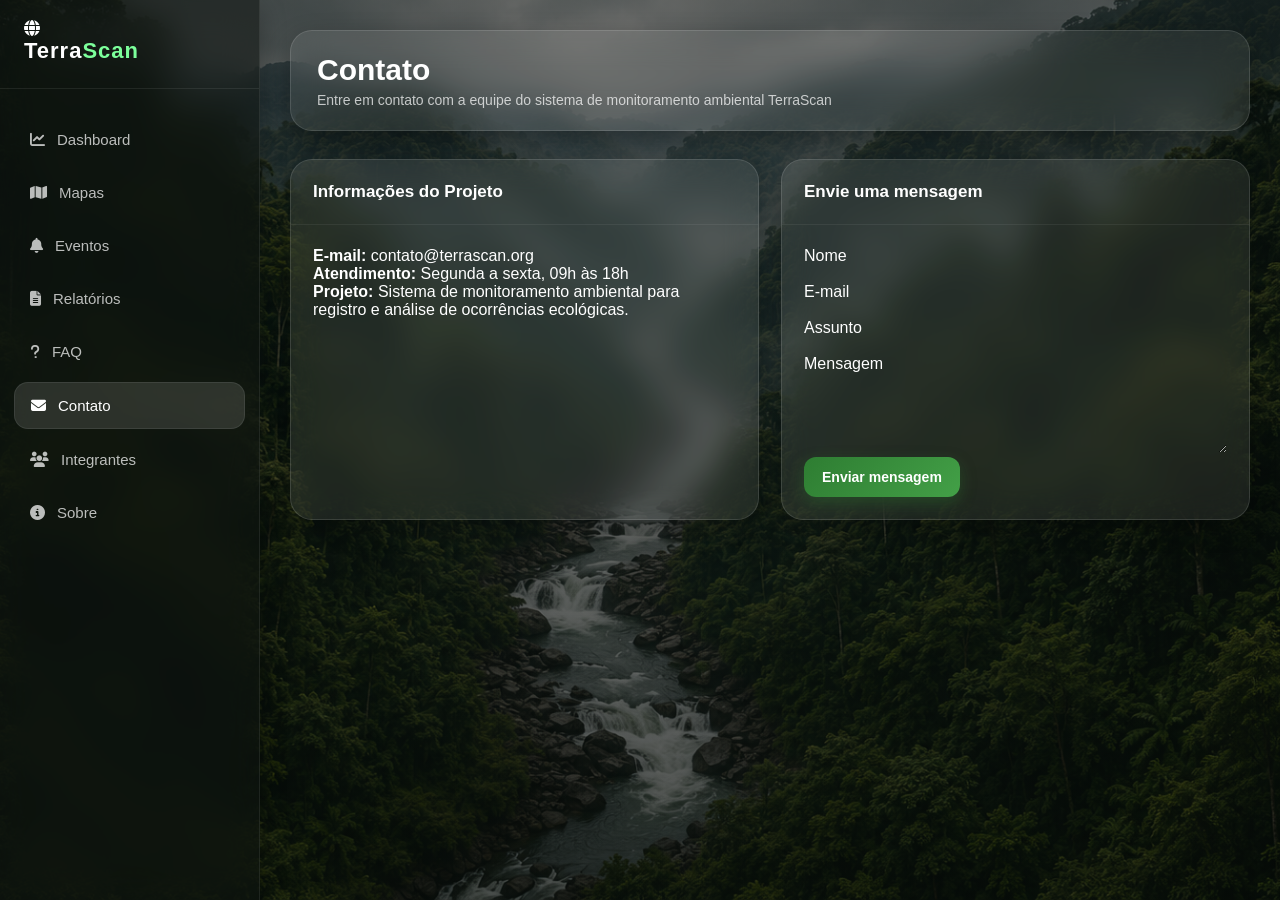
==== pages/contatos.html @ 1bd40fe2 "pronto contato" ====
<!DOCTYPE html>
<html lang="pt-BR">
<head>
    <meta charset="UTF-8">
    <meta name="viewport" content="width=device-width, initial-scale=1.0">
    <title>TerraScan | Contato</title>

    <link rel="stylesheet" href="../css/style.css">
    <link rel="stylesheet" href="../css/contatos.css">
    <link rel="stylesheet" href="https://cdnjs.cloudflare.com/ajax/libs/font-awesome/6.6.0/css/all.min.css">
</head>

<body>

<div class="page-container">

    <aside class="sidebar" aria-label="Menu principal">

        <div class="logo-container">
            <i class="fa-solid fa-globe"></i>
            <h2>Terra<span>Scan</span></h2>
        </div>

        <nav class="sidebar-menu">
            <ul>
                <li><a href="dashboard.html"><i class="fa-solid fa-chart-line"></i> Dashboard</a></li>
                <li><a href="map.html"><i class="fa-solid fa-map"></i> Mapas</a></li>
                <li><a href="events.html"><i class="fa-solid fa-bell"></i> Eventos</a></li>
                <li><a href="reports.html"><i class="fa-solid fa-file-alt"></i> Relatórios</a></li>
                <li><a href="faq.html"><i class="fa-solid fa-question"></i> FAQ</a></li>

                <li><a href="contatos.html" aria-current="page">
                    <i class="fa-solid fa-envelope"></i> Contato
                </a></li>

                <li><a href="integrantes.html"><i class="fa-solid fa-users"></i> Integrantes</a></li>
                <li><a href="sobre.html"><i class="fa-solid fa-info-circle"></i> Sobre</a></li>
            </ul>
        </nav>
    </aside>

    <main class="page-content">

        <header class="page-header">

            <div class="page-info">
                <h1 class="page-title">Contato</h1>
                <p class="page-subtitle">
                    Entre em contato com a equipe do sistema de monitoramento ambiental TerraScan
                </p>
            </div>

        </header>

        <section class="grid grid-2">

            <article class="card">
                <header class="card-header">
                    <h2 class="section-title">Informações do Projeto</h2>
                </header>

                <div class="card-body">
                    <p><strong>E-mail:</strong> contato@terrascan.org</p>
                    <p><strong>Atendimento:</strong> Segunda a sexta, 09h às 18h</p>
                    <p><strong>Projeto:</strong> Sistema de monitoramento ambiental para registro e análise de ocorrências ecológicas.</p>
                </div>
            </article>

            <article class="card">
                <header class="card-header">
                    <h2 class="section-title">Envie uma mensagem</h2>
                </header>

                <div class="card-body">
                    <form id="formContato" onsubmit="validarFormulario(event)">
                        <div class="form-group">
                            <label>Nome</label>
                            <input type="text" id="nome" class="form-input">
                            <small id="erroNome"></small>
                        </div>
                        <div class="form-group">
                            <label>E-mail</label>
                            <input type="email" id="email" class="form-input">
                            <small id="erroEmail"></small>
                        </div>
                        <div class="form-group">
                            <label>Assunto</label>
                            <input type="text" id="assunto" class="form-input">
                            <small id="erroAssunto"></small>
                        </div>
                        <div class="form-group">
                            <label>Mensagem</label>
                            <textarea id="mensagem" class="form-input" rows="5"></textarea>
                            <small id="erroMensagem"></small>
                        </div>
                        <button type="submit" class="button button-primary">
                            Enviar mensagem
                        </button>
                        <p id="mensagemSucesso"></p>
                    </form>
                </div>
            </article>
        </section>
    </main>
</div>

<script src="../js/contatos.js"></script>

</body>
</html>
---- css/style.css ----
:root { 
    --primary-color: #2E7D32; 
    --primary-dark: #1B5E20;
    --secondary-color: #1565C0;

    --glass-bg: rgba(255, 255, 255, 0.08);
    --glass-border: rgba(255, 255, 255, 0.12);

    --text-primary: #ffffff;
    --text-secondary: rgba(255,255,255,0.72);

    --shadow: 0 8px 24px rgba(0,0,0,0.28);
}

* {
    margin: 0;
    padding: 0;
    box-sizing: border-box;
}

html {
    font-family: 'Segoe UI', sans-serif;
    scroll-behavior: smooth;
}

body {
    min-height: 100vh;
    display: flex;

    background:
        linear-gradient(rgba(8,12,10,0.55), rgba(8,12,10,0.65)),
        url("../images/selvaBackground.png");

    background-size: cover;
    background-position: center;
    background-attachment: fixed;

    color: var(--text-primary);
}

.page-container {
    display: flex;
    width: 100%;
}

.sidebar {
    width: 260px;
    min-height: 100vh;

    background: rgba(15,20,18,0.55);

    backdrop-filter: blur(18px);
    -webkit-backdrop-filter: blur(18px);

    border-right: 1px solid rgba(255,255,255,0.08);

    padding: 20px 0;

    box-shadow: var(--shadow);
}

.logo-container {
    padding: 0 24px 24px;
    border-bottom: 1px solid rgba(255,255,255,0.08);
}

.logo-container h2 {
    font-size: 22px;
    font-weight: 700;
    letter-spacing: 1px;
}

.logo-container span {
    color: #7CFF9B;
}

.sidebar-menu {
    padding-top: 20px;
}

.sidebar-menu ul {
    list-style: none;
}

.sidebar-menu li {
    margin: 8px 14px;
}

.sidebar-menu a {
    display: flex;
    align-items: center;
    gap: 12px;

    padding: 14px 16px;

    text-decoration: none;
    color: var(--text-secondary);

    border-radius: 14px;

    transition: 0.25s ease;

    font-size: 15px;
    font-weight: 500;
}

.sidebar-menu a:hover {
    background: rgba(255,255,255,0.08);
    color: white;

    transform: translateX(4px);
}

.sidebar-menu a[aria-current="page"] {
    background: rgba(255,255,255,0.12);
    color: white;

    border: 1px solid rgba(255,255,255,0.08);
}

.page-content {
    flex: 1;
    padding: 30px;
}

.page-header {
    display: flex;
    justify-content: space-between;
    align-items: center;

    margin-bottom: 28px;

    padding: 22px 26px;

    border-radius: 22px;

    background: var(--glass-bg);

    backdrop-filter: blur(18px);

    border: 1px solid var(--glass-border);

    box-shadow: var(--shadow);
}

.page-title {
    font-size: 30px;
    font-weight: 700;
}

.page-subtitle {
    margin-top: 5px;
    color: var(--text-secondary);
    font-size: 14px;
}

.header-actions {
    display: flex;
    align-items: center;
    gap: 16px;
}

.search-box {
    display: flex;
    align-items: center;
    gap: 10px;

    width: 320px;

    padding: 12px 16px;

    border-radius: 14px;

    background: rgba(255,255,255,0.06);

    border: 1px solid rgba(255,255,255,0.08);

    backdrop-filter: blur(10px);
}

.search-box i {
    color: rgba(255,255,255,0.6);
}

.form-input {
    width: 100%;

    border: none;
    outline: none;

    background: transparent;

    color: white;
    font-size: 14px;
}

.form-input::placeholder {
    color: rgba(255,255,255,0.5);
}

.user-profile {
    display: flex;
    align-items: center;
    gap: 12px;
}

.user-avatar {
    width: 46px;
    height: 46px;

    border-radius: 50%;

    background: linear-gradient(
        135deg,
        rgba(255,255,255,0.18),
        rgba(255,255,255,0.05)
    );

    display: flex;
    align-items: center;
    justify-content: center;

    font-size: 20px;

    border: 1px solid rgba(255,255,255,0.10);
}

.user-info strong {
    font-size: 14px;
}

.user-info small {
    color: var(--text-secondary);
}

.grid {
    display: grid;
    gap: 22px;
}

.grid-2 {
    grid-template-columns: repeat(2, 1fr);
}

.grid-4 {
    grid-template-columns: repeat(4, 1fr);
}

.card {
    background: var(--glass-bg);

    backdrop-filter: blur(16px);

    border: 1px solid var(--glass-border);

    border-radius: 22px;

    overflow: hidden;

    box-shadow: var(--shadow);

    transition: 0.25s ease;
}

.card:hover {
    transform: translateY(-5px);
}

.card-header {
    padding: 22px;

    border-bottom: 1px solid rgba(255,255,255,0.06);
}

.section-title {
    font-size: 17px;
    font-weight: 600;
}

.card-body {
    padding: 22px;
}

.stats-grid {
    display: grid;
    grid-template-columns: repeat(4, 1fr);

    gap: 22px;

    margin-bottom: 28px;
}

.stat-card {
    display: flex;
    align-items: center;
    gap: 18px;

    padding: 24px;
}

.icon-box {
    width: 58px;
    height: 58px;

    border-radius: 18px;

    display: flex;
    align-items: center;
    justify-content: center;

    font-size: 24px;

    background: rgba(255,255,255,0.08);

    border: 1px solid rgba(255,255,255,0.08);
}

.stat-card h2 {
    font-size: 30px;
    margin-bottom: 4px;
}

.stat-card p {
    font-size: 14px;
    color: var(--text-secondary);
}

.stat-card:nth-child(1) .icon-box {
    color: #ff5d5d;
}

.stat-card:nth-child(2) .icon-box {
    color: #ffc14d;
}

.stat-card:nth-child(3) .icon-box {
    color: #56b6ff;
}

.stat-card:nth-child(4) .icon-box {
    color: #5eff8f;
}

.chart-placeholder,
.map-placeholder {
    display: flex;
    align-items: center;
    justify-content: center;

    border-radius: 18px;

    background: rgba(255,255,255,0.05);

    border: 1px solid rgba(255,255,255,0.06);

    color: rgba(255,255,255,0.55);

    font-size: 15px;
}

.chart-placeholder {
    height: 300px;
}

.map-placeholder {
    height: 420px;
}

.table {
    width: 100%;
    border-collapse: collapse;
}

.table th {
    text-align: left;

    padding: 16px;

    color: rgba(255,255,255,0.7);

    font-size: 13px;
    font-weight: 600;

    border-bottom: 1px solid rgba(255,255,255,0.06);
}

.table td {
    padding: 16px;

    border-bottom: 1px solid rgba(255,255,255,0.05);

    font-size: 14px;
}

.table tr:hover {
    background: rgba(255,255,255,0.04);
}

.button {
    border: none;
    outline: none;

    padding: 12px 18px;

    border-radius: 12px;

    font-size: 14px;
    font-weight: 600;

    cursor: pointer;

    transition: 0.25s ease;
}

.button-primary {
    background: linear-gradient(
        135deg,
        #2E7D32,
        #43A047
    );

    color: white;

    box-shadow: 0 6px 16px rgba(46,125,50,0.35);
}

.button-primary:hover {
    transform: translateY(-2px);
}

.status-critico,
.status-alto,
.status-medio,
.status-baixo {
    display: inline-block;

    padding: 6px 12px;

    border-radius: 999px;

    font-size: 11px;
    font-weight: 700;

    letter-spacing: .5px;
}

.status-critico {
    background: rgba(255,80,80,0.15);
    color: #ff7a7a;
}

.status-alto {
    background: rgba(255,180,50,0.15);
    color: #ffc76b;
}

.status-medio {
    background: rgba(60,160,255,0.15);
    color: #78c2ff;
}

.status-baixo {
    background: rgba(60,255,120,0.15);
    color: #7dffac;
}

@media (max-width: 1400px) {

    .stats-grid {
        grid-template-columns: repeat(2, 1fr);
    }

    .grid-4 {
        grid-template-columns: repeat(2, 1fr);
    }
}

@media (max-width: 900px) {

    .page-container {
        flex-direction: column;
    }

    .sidebar {
        width: 100%;
        min-height: auto;
    }

    .page-header {
        flex-direction: column;
        align-items: flex-start;
        gap: 18px;
    }

    .header-actions {
        width: 100%;
        flex-direction: column;
    }

    .search-box {
        width: 100%;
    }

    .stats-grid,
    .grid-2,
    .grid-4 {
        grid-template-columns: 1fr;
    }
}
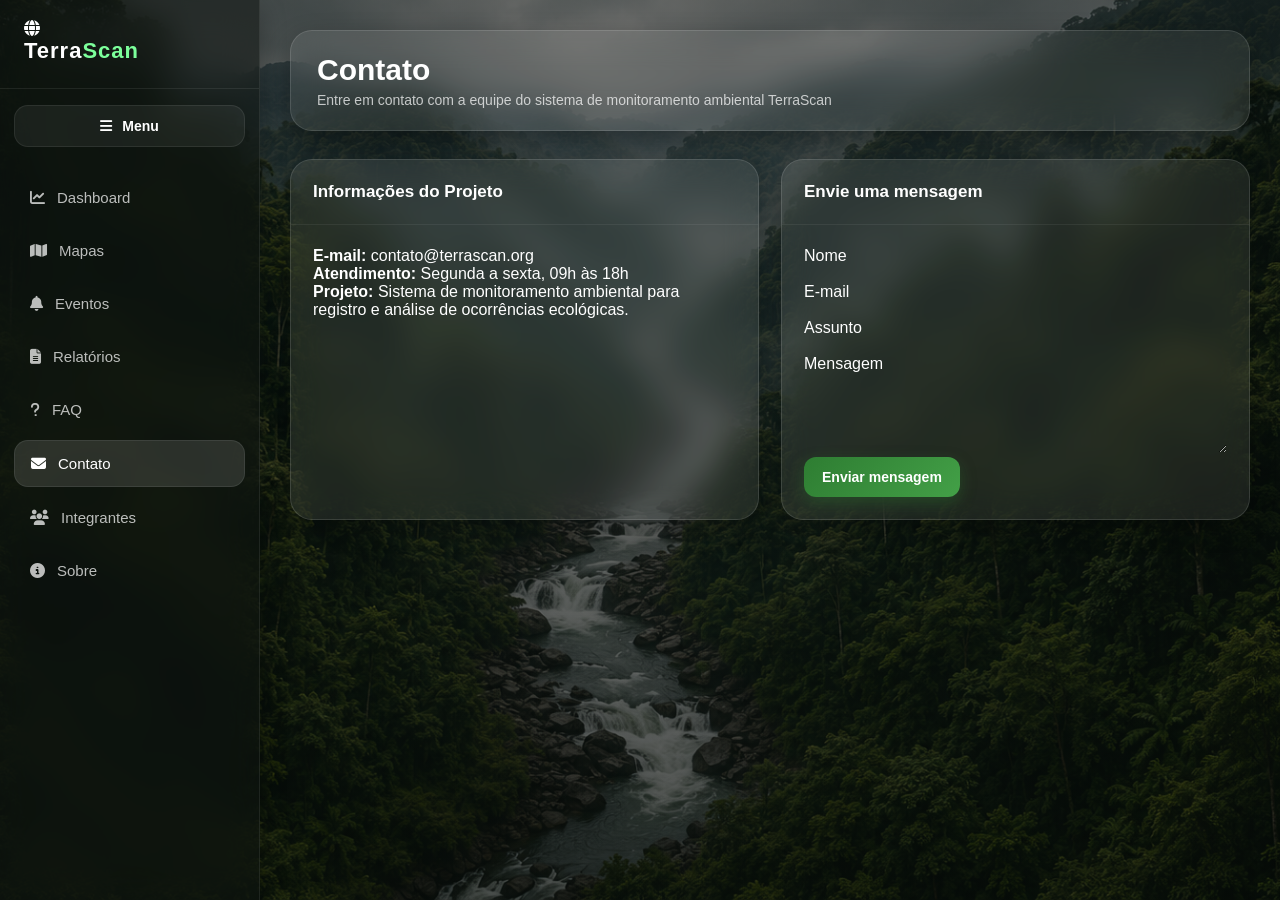
==== commit 2e5c5107: "criacao de botao para recolher e expandir sidebar" ====
--- a/pages/contatos.html
+++ b/pages/contatos.html
@@ -20,6 +20,11 @@
             <i class="fa-solid fa-globe"></i>
             <h2>Terra<span>Scan</span></h2>
         </div>
+
+        <button class="sidebar-toggle" type="button" aria-label="Abrir ou fechar menu" aria-expanded="true">
+            <i class="fa-solid fa-bars" aria-hidden="true"></i>
+            <span>Menu</span>
+        </button>
 
         <nav class="sidebar-menu">
             <ul>
@@ -104,7 +109,8 @@
     </main>
 </div>
 
+<script src="../js/script.js"></script>
 <script src="../js/contatos.js"></script>
 
 </body>
-</html>+</html>
--- a/css/style.css
+++ b/css/style.css
@@ -57,6 +57,8 @@
     padding: 20px 0;
 
     box-shadow: var(--shadow);
+
+    transition: width 0.25s ease;
 }
 
 .logo-container {
@@ -74,6 +76,34 @@
     color: #7CFF9B;
 }
 
+.sidebar-toggle {
+    width: calc(100% - 28px);
+
+    margin: 16px 14px 0;
+    padding: 12px 16px;
+
+    display: flex;
+    align-items: center;
+    justify-content: center;
+    gap: 10px;
+
+    border: 1px solid rgba(255,255,255,0.08);
+    border-radius: 14px;
+
+    background: rgba(255,255,255,0.06);
+    color: var(--text-primary);
+
+    font-size: 14px;
+    font-weight: 600;
+
+    cursor: pointer;
+    transition: 0.25s ease;
+}
+
+.sidebar-toggle:hover {
+    background: rgba(255,255,255,0.10);
+}
+
 .sidebar-menu {
     padding-top: 20px;
 }
@@ -118,6 +148,32 @@
     border: 1px solid rgba(255,255,255,0.08);
 }
 
+.sidebar.is-collapsed {
+    width: 88px;
+}
+
+.sidebar.is-collapsed .logo-container {
+    padding: 0 0 24px;
+    display: flex;
+    justify-content: center;
+}
+
+.sidebar.is-collapsed .logo-container h2,
+.sidebar.is-collapsed .sidebar-toggle span {
+    display: none;
+}
+
+.sidebar.is-collapsed .sidebar-menu a {
+    justify-content: center;
+    gap: 0;
+    padding: 14px;
+    font-size: 0;
+}
+
+.sidebar.is-collapsed .sidebar-menu a i {
+    font-size: 16px;
+}
+
 .page-content {
     flex: 1;
     padding: 30px;
@@ -196,6 +252,11 @@
 
 .form-input::placeholder {
     color: rgba(255,255,255,0.5);
+}
+
+select.form-input option {
+    color: #111111;
+    background: #ffffff;
 }
 
 .user-profile {
@@ -236,6 +297,16 @@
 .grid {
     display: grid;
     gap: 22px;
+}
+
+.page-content > .grid,
+.page-content > .card {
+    margin-bottom: 28px;
+}
+
+.page-content > .grid:last-child,
+.page-content > .card:last-child {
+    margin-bottom: 0;
 }
 
 .grid-2 {
@@ -486,6 +557,19 @@
         min-height: auto;
     }
 
+    .sidebar.is-collapsed {
+        width: 100%;
+    }
+
+    .sidebar.is-collapsed .logo-container {
+        padding: 0 24px 24px;
+        justify-content: flex-start;
+    }
+
+    .sidebar.is-collapsed .sidebar-menu {
+        display: none;
+    }
+
     .page-header {
         flex-direction: column;
         align-items: flex-start;
@@ -506,4 +590,4 @@
     .grid-4 {
         grid-template-columns: 1fr;
     }
-}+}
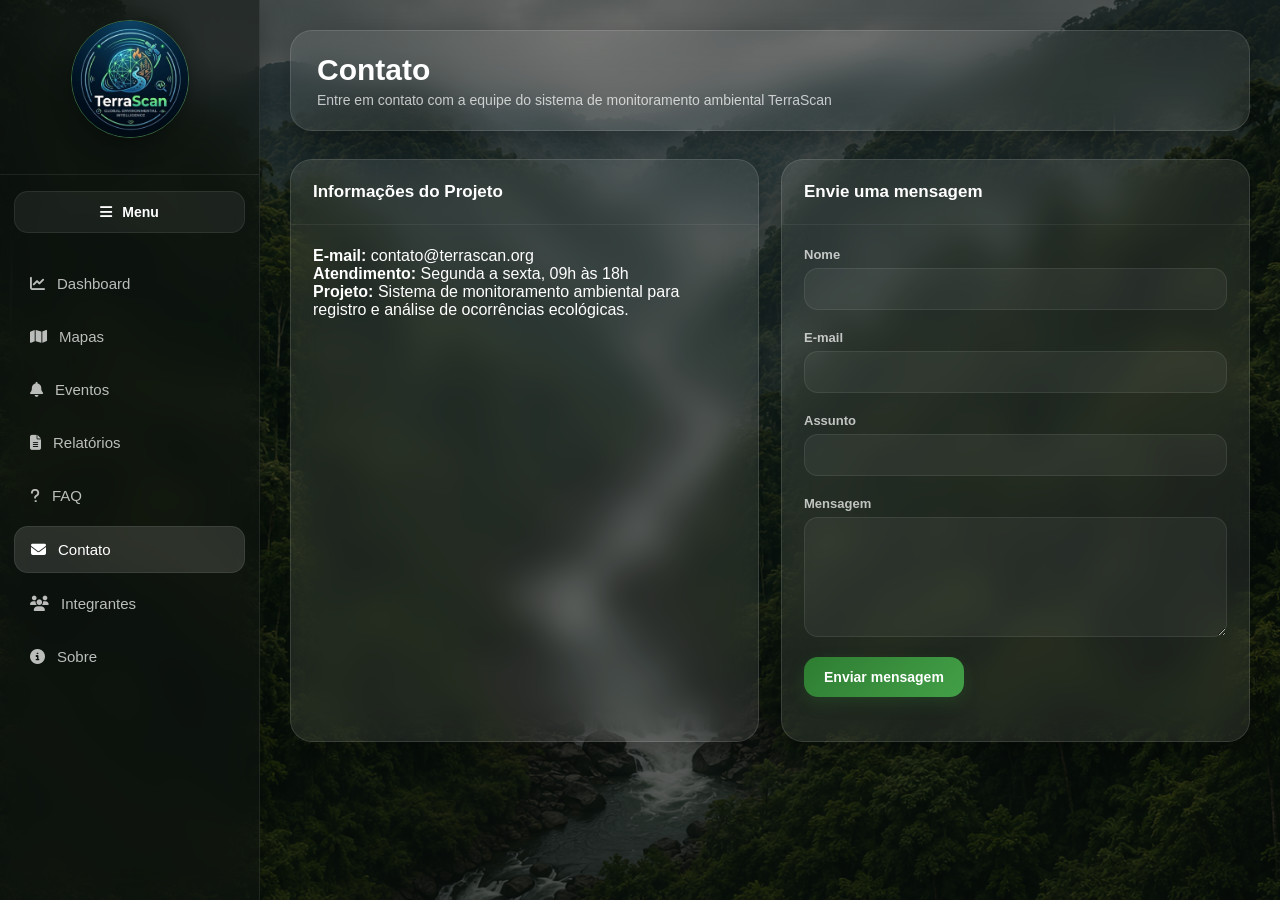
==== commit 1c83794d: "adcionar logo na sidebar" ====
--- a/pages/contatos.html
+++ b/pages/contatos.html
@@ -6,7 +6,7 @@
     <title>TerraScan | Contato</title>
 
     <link rel="stylesheet" href="../css/style.css">
-    <link rel="stylesheet" href="../css/contatos.css">
+    <link rel="stylesheet" href="../css/contato.css">
     <link rel="stylesheet" href="https://cdnjs.cloudflare.com/ajax/libs/font-awesome/6.6.0/css/all.min.css">
 </head>
 
@@ -17,6 +17,7 @@
     <aside class="sidebar" aria-label="Menu principal">
 
         <div class="logo-container">
+            <img class="sidebar-logo" src="../images/terrascan-logo.jpeg" alt="TerraScan" data-logo-image>
             <i class="fa-solid fa-globe"></i>
             <h2>Terra<span>Scan</span></h2>
         </div>
--- a/css/style.css
+++ b/css/style.css
@@ -45,6 +45,7 @@
 
 .sidebar {
     width: 260px;
+    flex: 0 0 260px;
     min-height: 100vh;
 
     background: rgba(15,20,18,0.55);
@@ -64,6 +65,33 @@
 .logo-container {
     padding: 0 24px 24px;
     border-bottom: 1px solid rgba(255,255,255,0.08);
+}
+
+.sidebar-logo {
+    display: none;
+    width: 118px;
+    height: 118px;
+
+    margin: 0 auto 12px;
+
+    border-radius: 50%;
+    object-fit: cover;
+
+    border: 1px solid rgba(124,255,155,0.35);
+    box-shadow: 0 8px 22px rgba(0,0,0,0.30);
+}
+
+.logo-container.has-logo {
+    text-align: center;
+}
+
+.logo-container.has-logo .sidebar-logo {
+    display: block;
+}
+
+.logo-container.has-logo > i,
+.logo-container.has-logo h2 {
+    display: none;
 }
 
 .logo-container h2 {
@@ -150,6 +178,7 @@
 
 .sidebar.is-collapsed {
     width: 88px;
+    flex-basis: 88px;
 }
 
 .sidebar.is-collapsed .logo-container {
@@ -161,6 +190,12 @@
 .sidebar.is-collapsed .logo-container h2,
 .sidebar.is-collapsed .sidebar-toggle span {
     display: none;
+}
+
+.sidebar.is-collapsed .logo-container.has-logo .sidebar-logo {
+    width: 46px;
+    height: 46px;
+    margin-bottom: 0;
 }
 
 .sidebar.is-collapsed .sidebar-menu a {
@@ -176,6 +211,7 @@
 
 .page-content {
     flex: 1;
+    min-width: 0;
     padding: 30px;
 }
 
@@ -554,11 +590,13 @@
 
     .sidebar {
         width: 100%;
+        flex: none;
         min-height: auto;
     }
 
     .sidebar.is-collapsed {
         width: 100%;
+        flex-basis: auto;
     }
 
     .sidebar.is-collapsed .logo-container {
--- a/css/contato.css
+++ b/css/contato.css
@@ -0,0 +1,141 @@
+.info-contato,
+.area-formulario {
+    background: var(--glass-bg);
+    border: 1px solid var(--glass-border);
+
+    border-radius: 22px;
+
+    padding: 30px;
+    margin-bottom: 30px;
+
+    backdrop-filter: blur(18px);
+    -webkit-backdrop-filter: blur(18px);
+
+    box-shadow: var(--shadow);
+}
+
+.info-contato h2,
+.area-formulario h2 {
+    color: #7CFF9B;
+    margin-bottom: 18px;
+    font-size: 18px;
+    font-weight: 600;
+}
+
+.info-contato p {
+    line-height: 1.7;
+    margin-bottom: 10px;
+
+    color: var(--text-secondary);
+}
+
+
+#formContato {
+    display: flex;
+    flex-direction: column;
+    gap: 14px;
+}
+
+
+.campo-form,
+#formContato .form-group {
+    display: flex;
+    flex-direction: column;
+    gap: 6px;
+}
+
+.campo-form label,
+#formContato .form-group label {
+    font-weight: 600;
+    font-size: 13px;
+    color: var(--text-secondary);
+}
+
+
+.campo-form input,
+.campo-form textarea,
+#formContato .form-group input,
+#formContato .form-group textarea {
+    padding: 12px 14px;
+
+    border-radius: 14px;
+
+    border: 1px solid rgba(255, 255, 255, 0.08);
+
+    background: rgba(255, 255, 255, 0.05);
+
+    color: var(--text-primary);
+
+    font-size: 14px;
+
+    outline: none;
+
+    transition: 0.25s ease;
+}
+
+.campo-form input:focus,
+.campo-form textarea:focus,
+#formContato .form-group input:focus,
+#formContato .form-group textarea:focus {
+    border-color: rgba(124, 255, 155, 0.6);
+    box-shadow: 0 0 0 3px rgba(124, 255, 155, 0.08);
+}
+
+
+.campo-form textarea,
+#formContato .form-group textarea {
+    resize: vertical;
+    min-height: 120px;
+}
+
+
+.erro {
+    color: #ff6b6b;
+    font-size: 12px;
+    min-height: 16px;
+}
+
+
+#formContato button {
+    width: fit-content;
+
+    padding: 12px 20px;
+
+    border: none;
+    border-radius: 14px;
+
+    background: linear-gradient(135deg, #2E7D32, #43A047);
+
+    color: white;
+
+    font-weight: 600;
+
+    cursor: pointer;
+
+    transition: 0.25s ease;
+
+    box-shadow: 0 6px 16px rgba(46,125,50,0.25);
+}
+
+#formContato button:hover {
+    transform: translateY(-2px);
+}
+
+
+#mensagemSucesso {
+    color: #7CFF9B;
+    font-weight: 600;
+    margin-top: 8px;
+}
+
+
+@media (max-width: 768px) {
+    .info-contato,
+    .area-formulario {
+        padding: 22px;
+    }
+
+    #formContato button {
+        width: 100%;
+    }
+}
